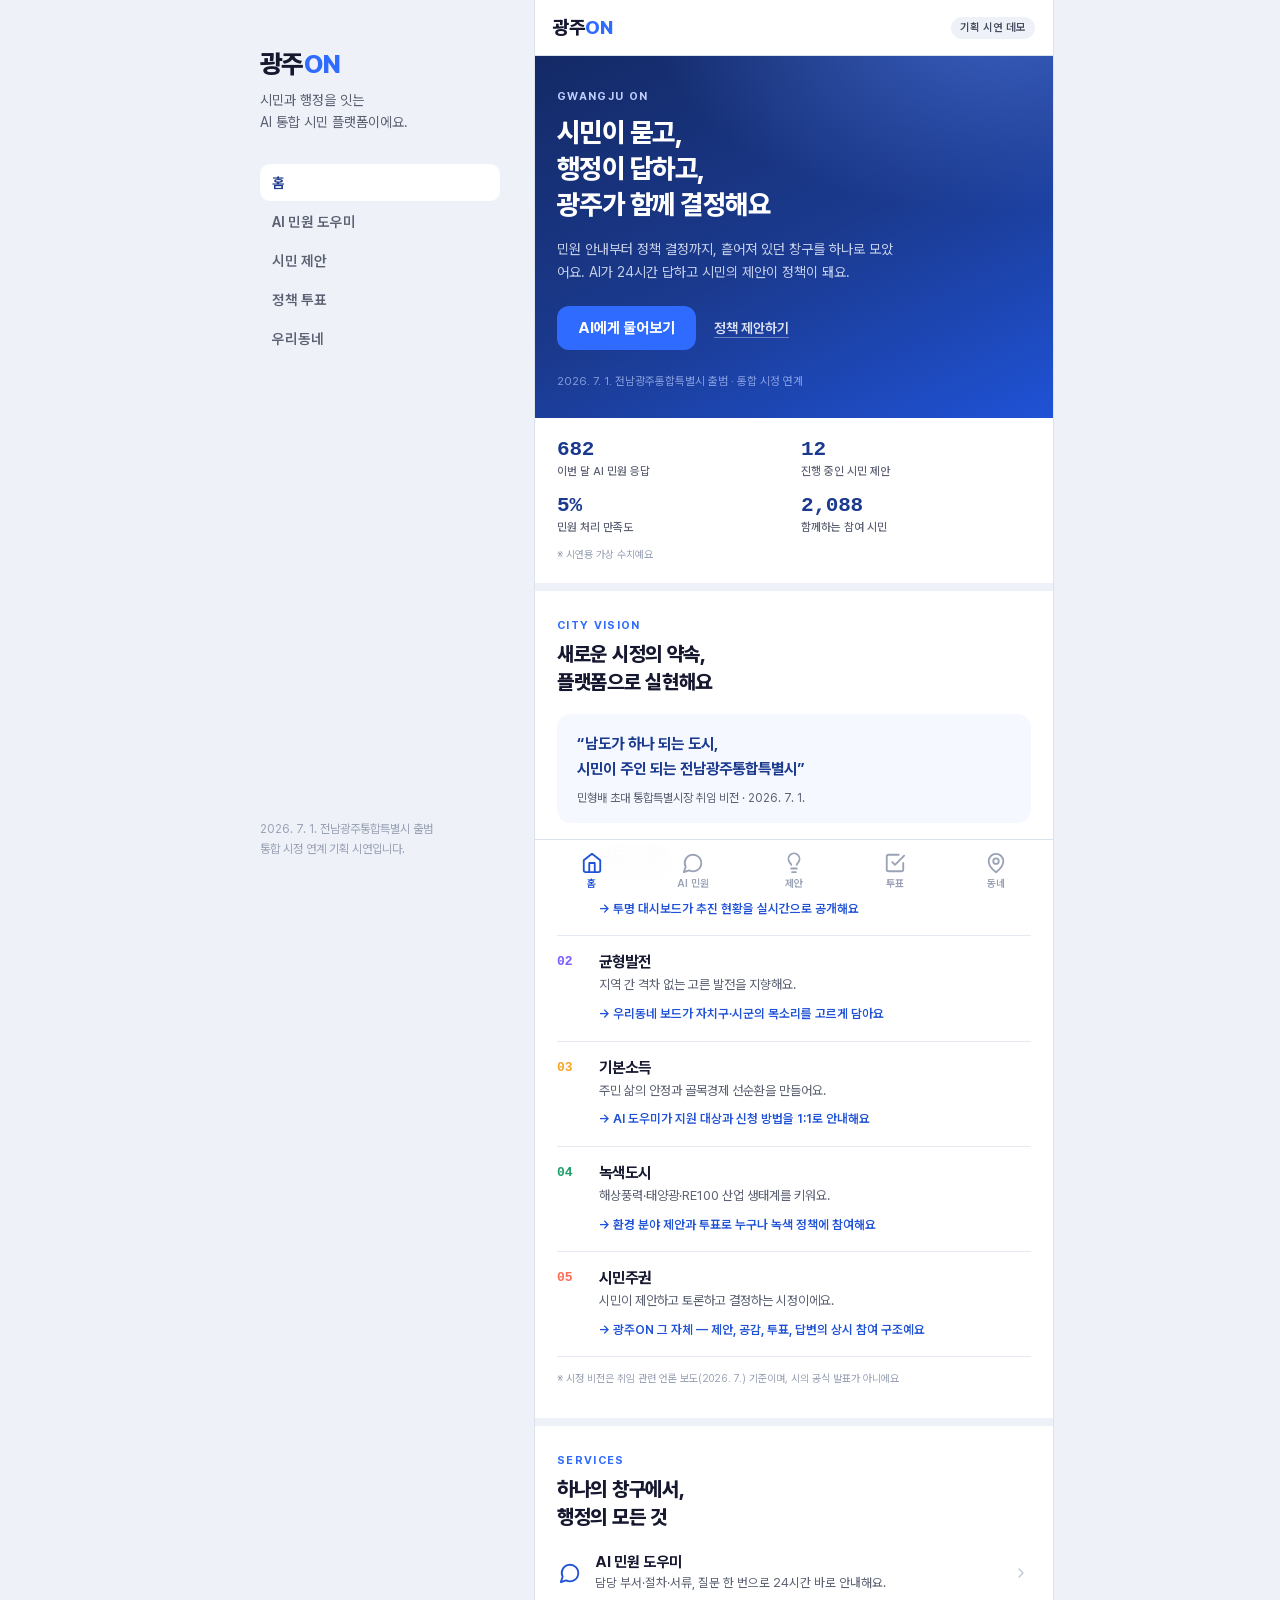
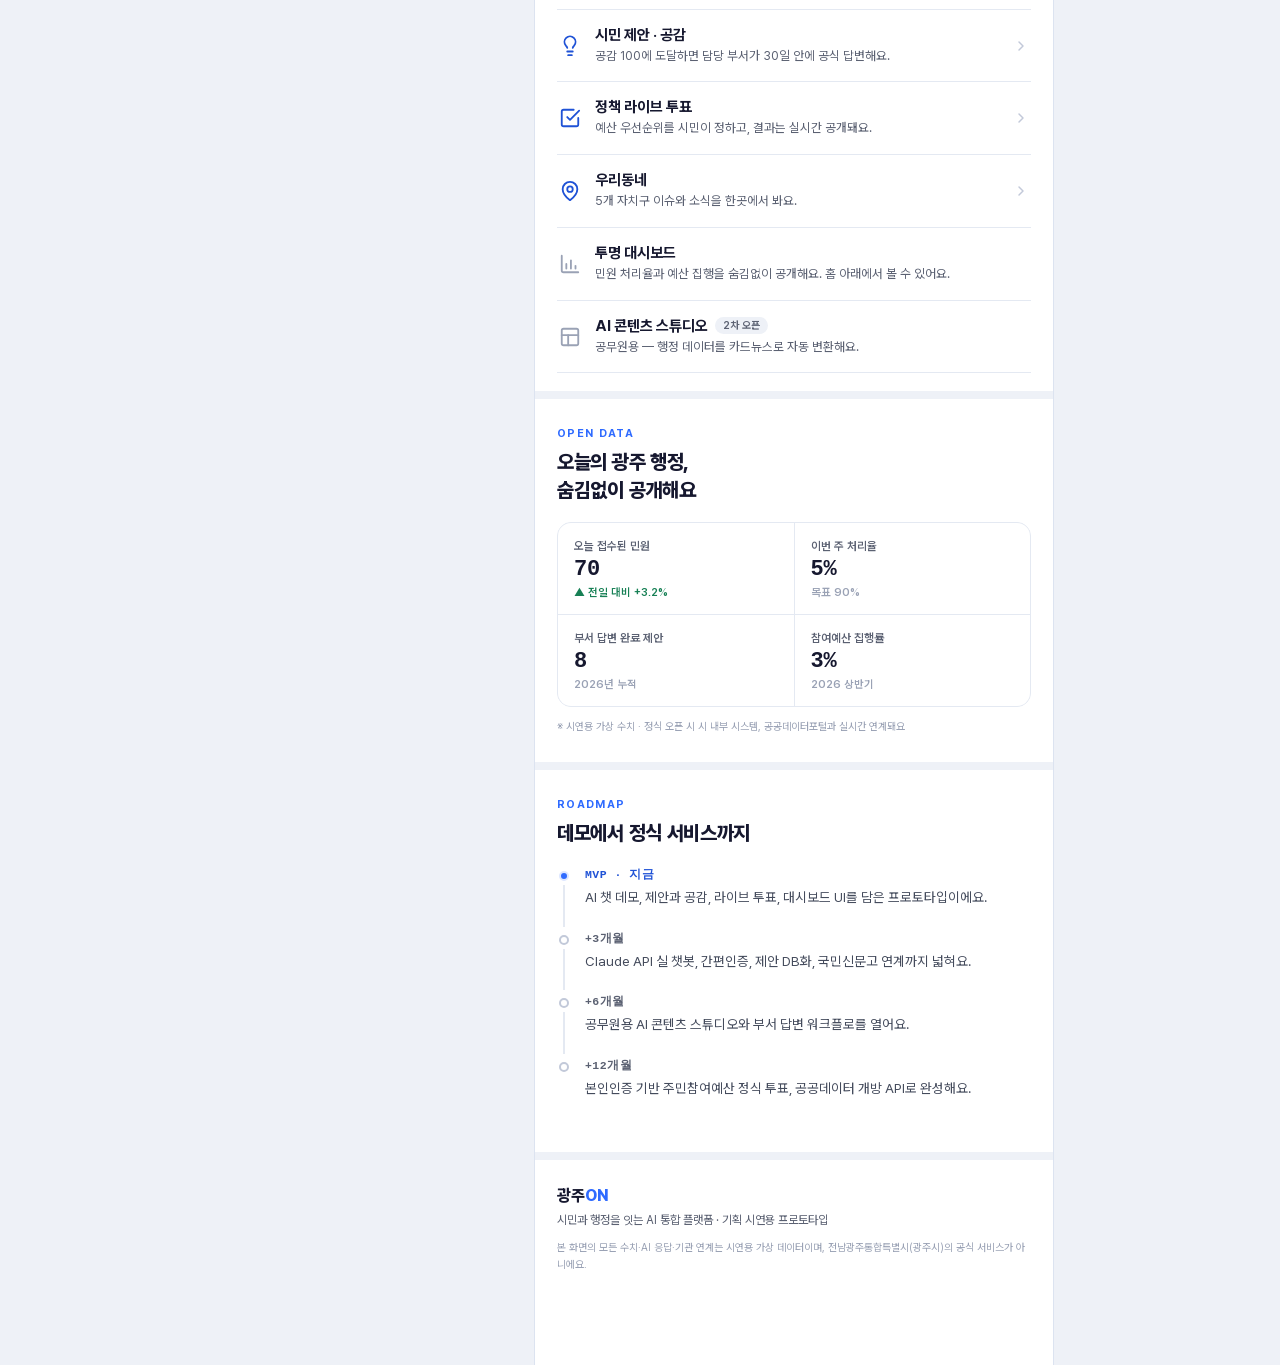
==== index.html @ 2ddc7842 "방문자 자동 연동 활성화: 설정 없이 모든 질문에 AI 답변 - 사이트를 열면 어느 기기든 바로 Claude(Sonnet 5)가 답해요 - 개인 키(연동 설정)를 넣으면 그 키가 " ====
<!DOCTYPE html>
<html lang="ko">
<head>
<meta charset="utf-8">
<meta name="viewport" content="width=device-width, initial-scale=1, viewport-fit=cover">
<title>광주ON · 시민과 행정을 잇는 AI 통합 플랫폼</title>
<meta name="description" content="광주ON — 전남광주통합특별시 시민 참여 플랫폼. AI 민원 도우미, 시민 제안, 정책 투표, 우리동네 소식을 한곳에서. (기획 시연용 프로토타입)">
<style>
/* ============================================================
   LUXROBO / MODI design tokens — used by 광주ON
   (extracted from the design system: colors / effects / type)
   ============================================================ */
@font-face {
  font-family: "Pretendard Variable";
  font-weight: 45 920;
  font-style: normal;
  font-display: swap;
  src: url([data-uri]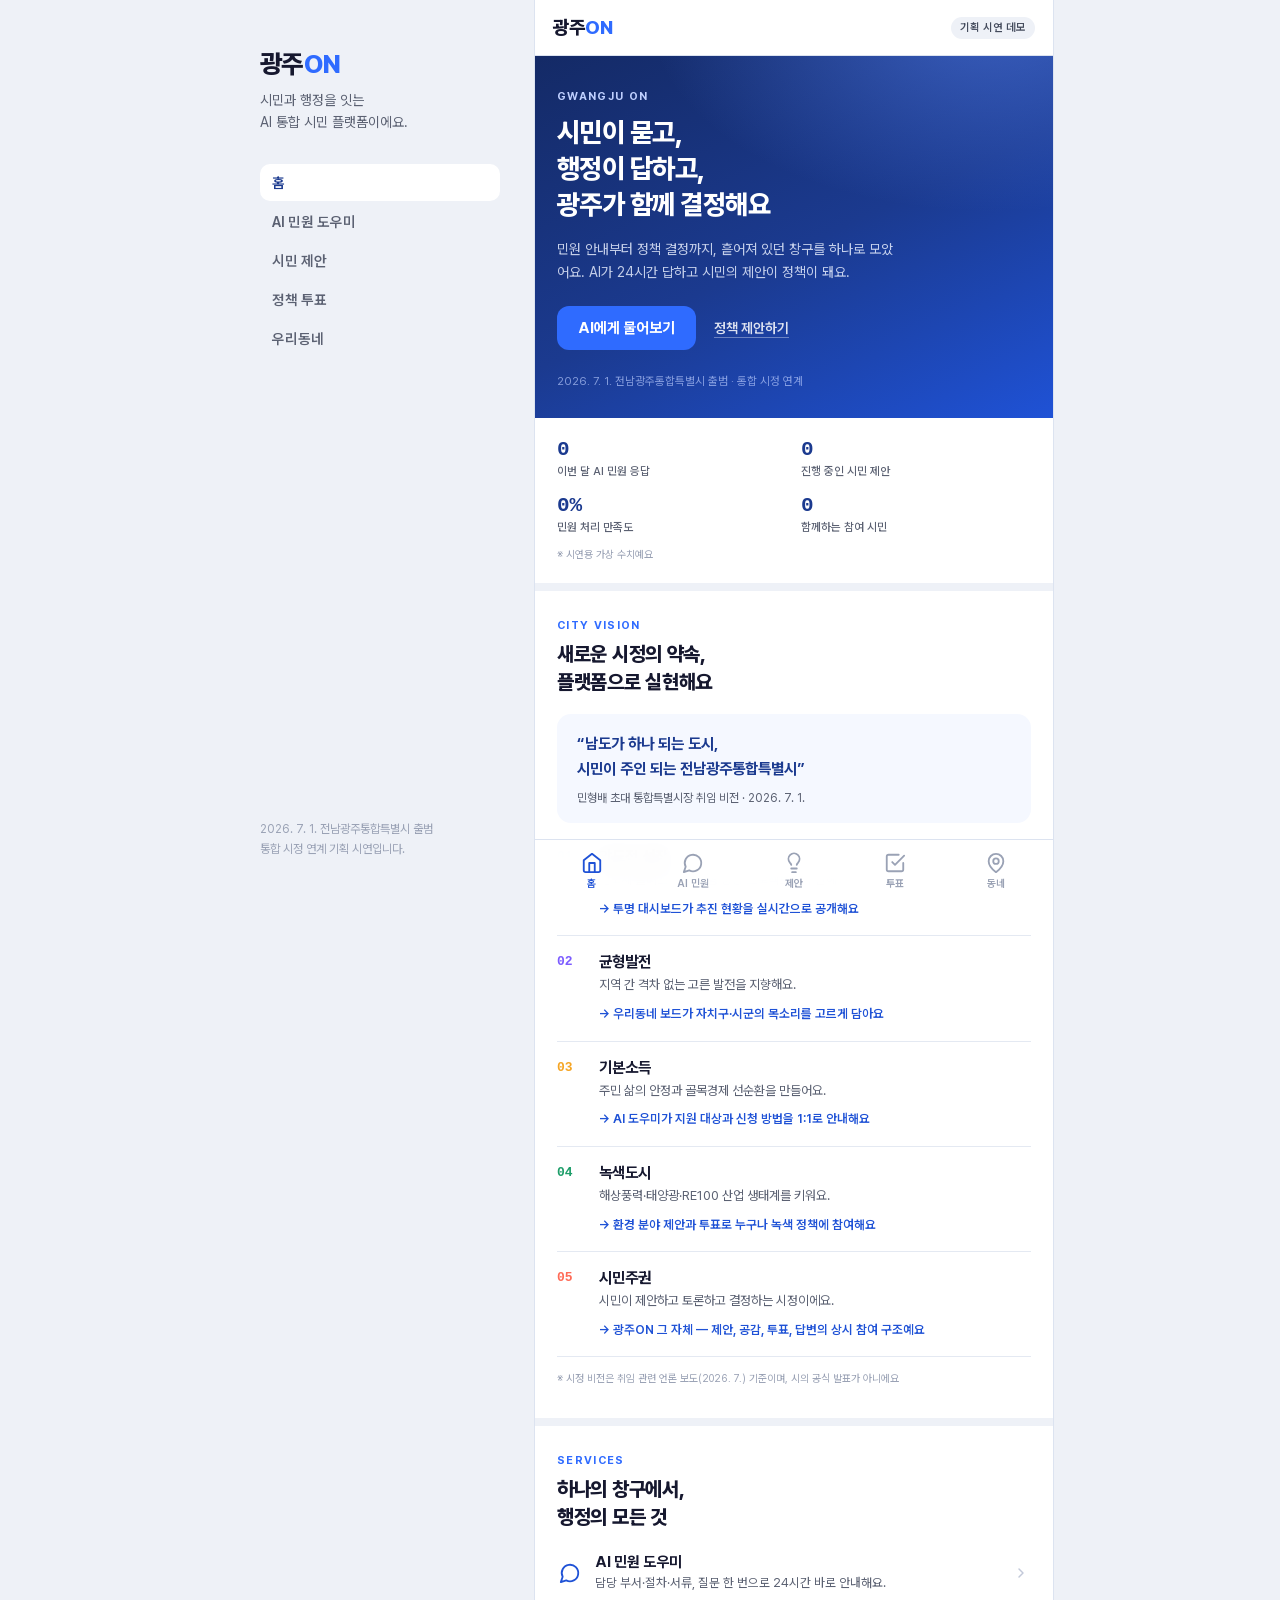
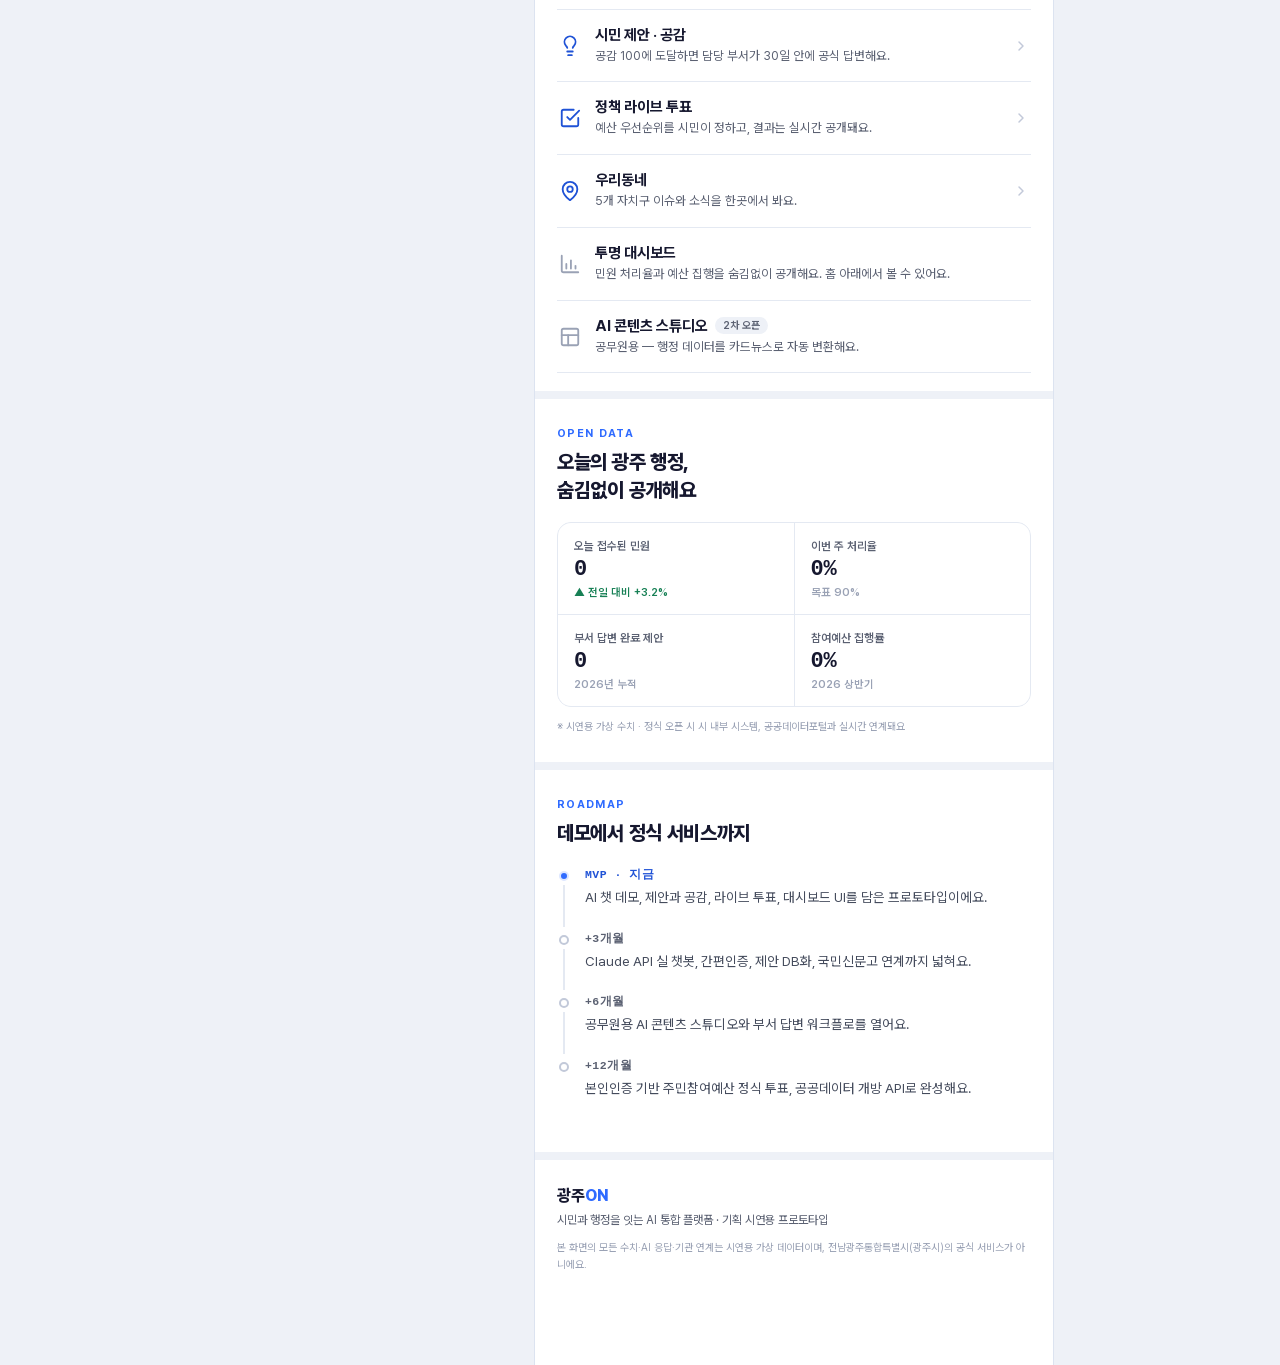
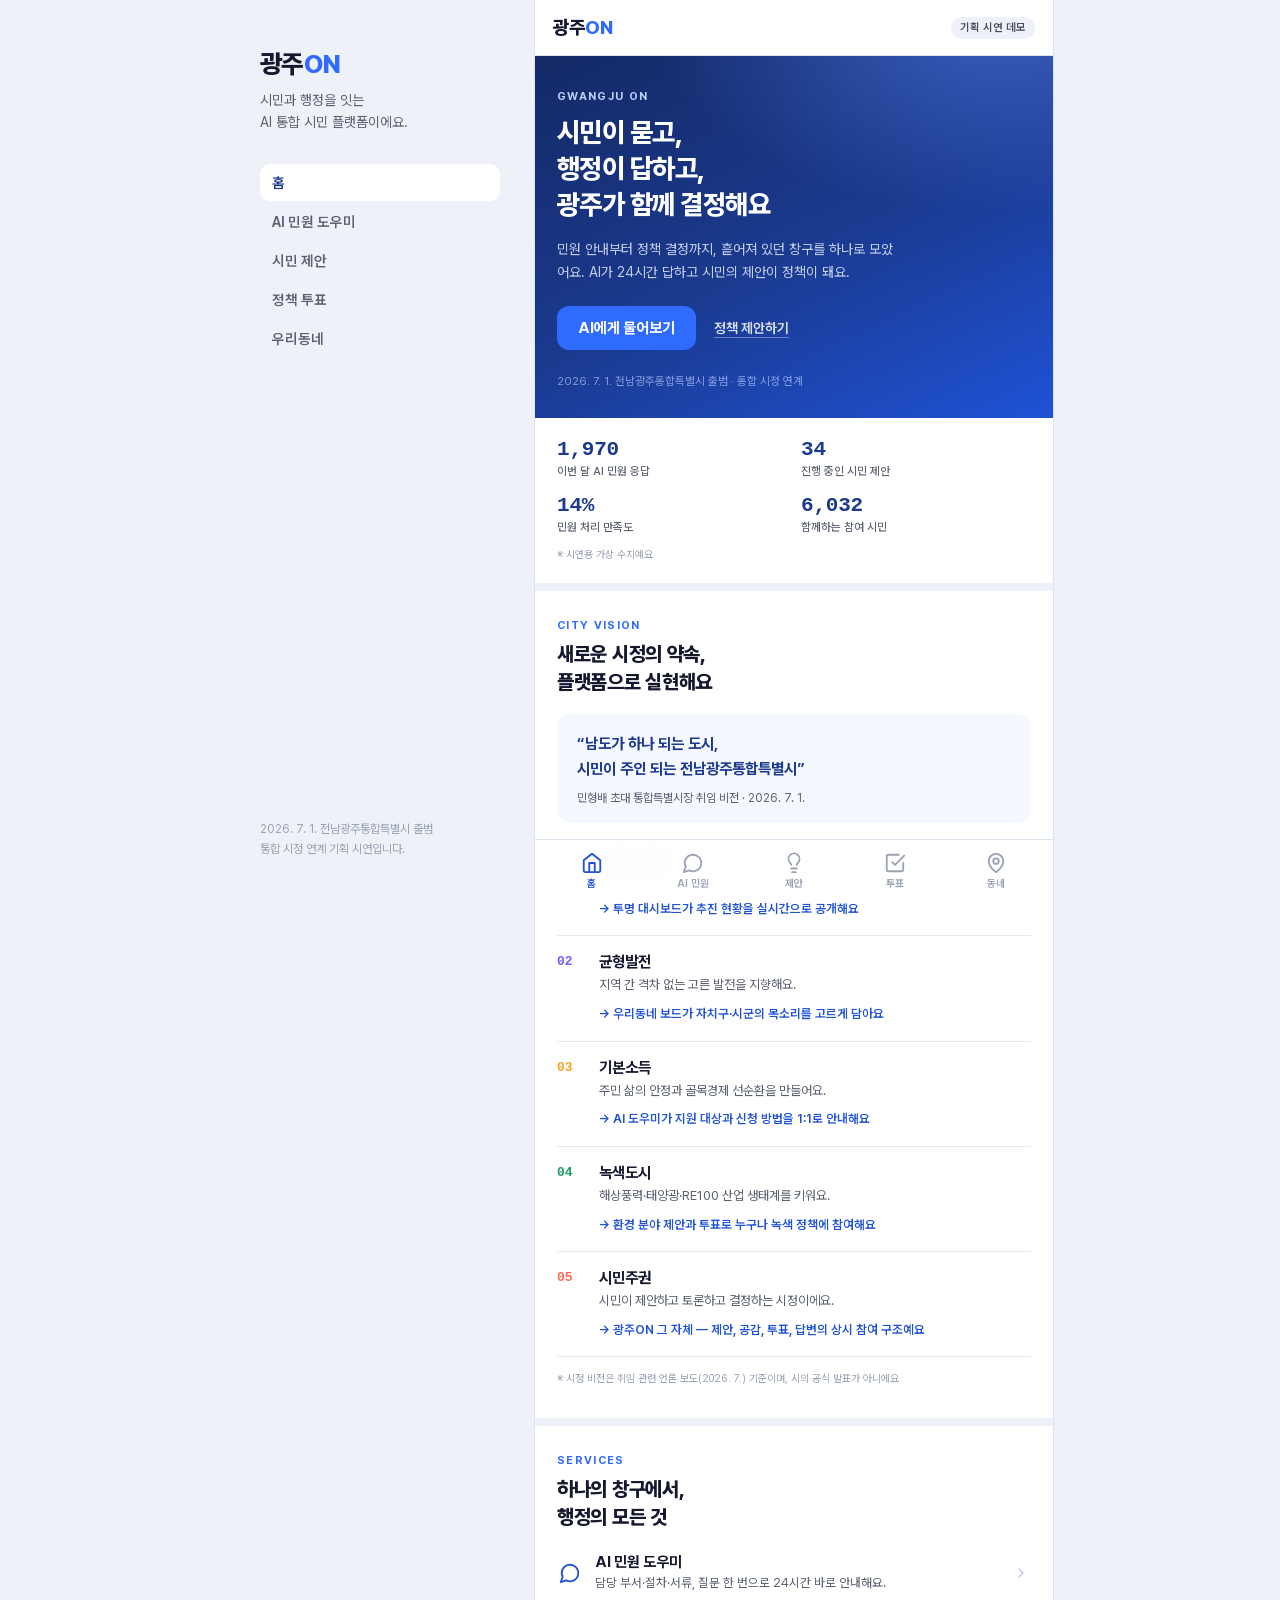
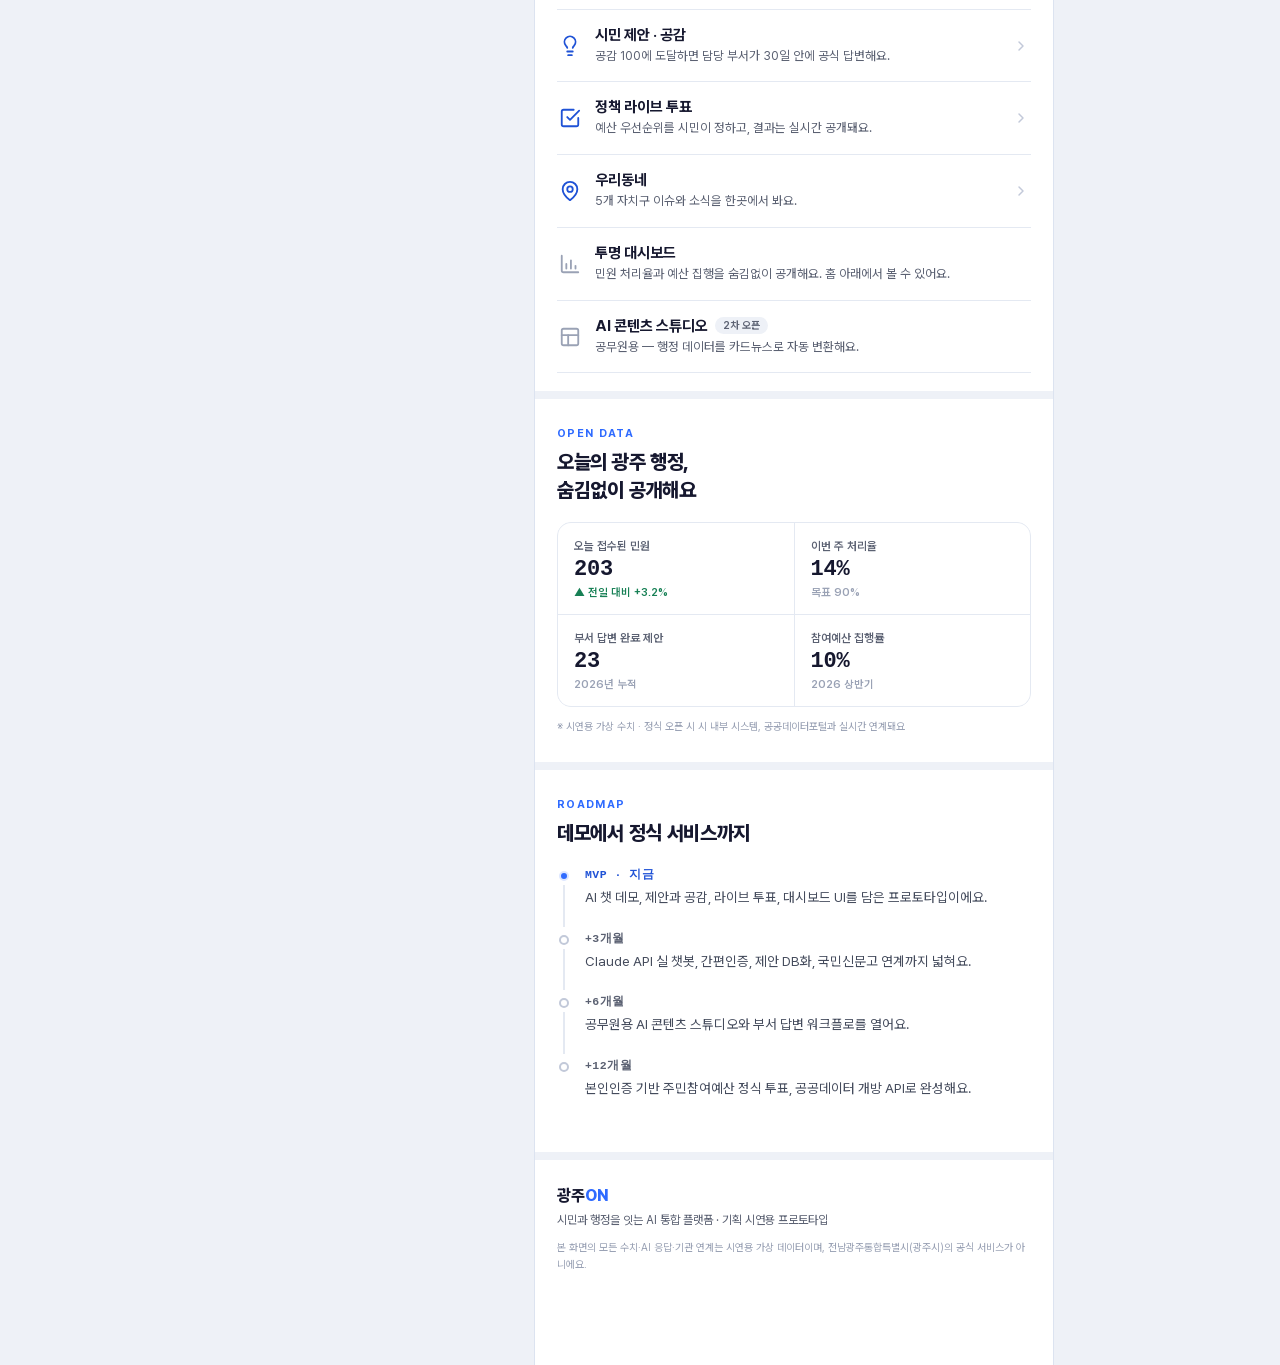
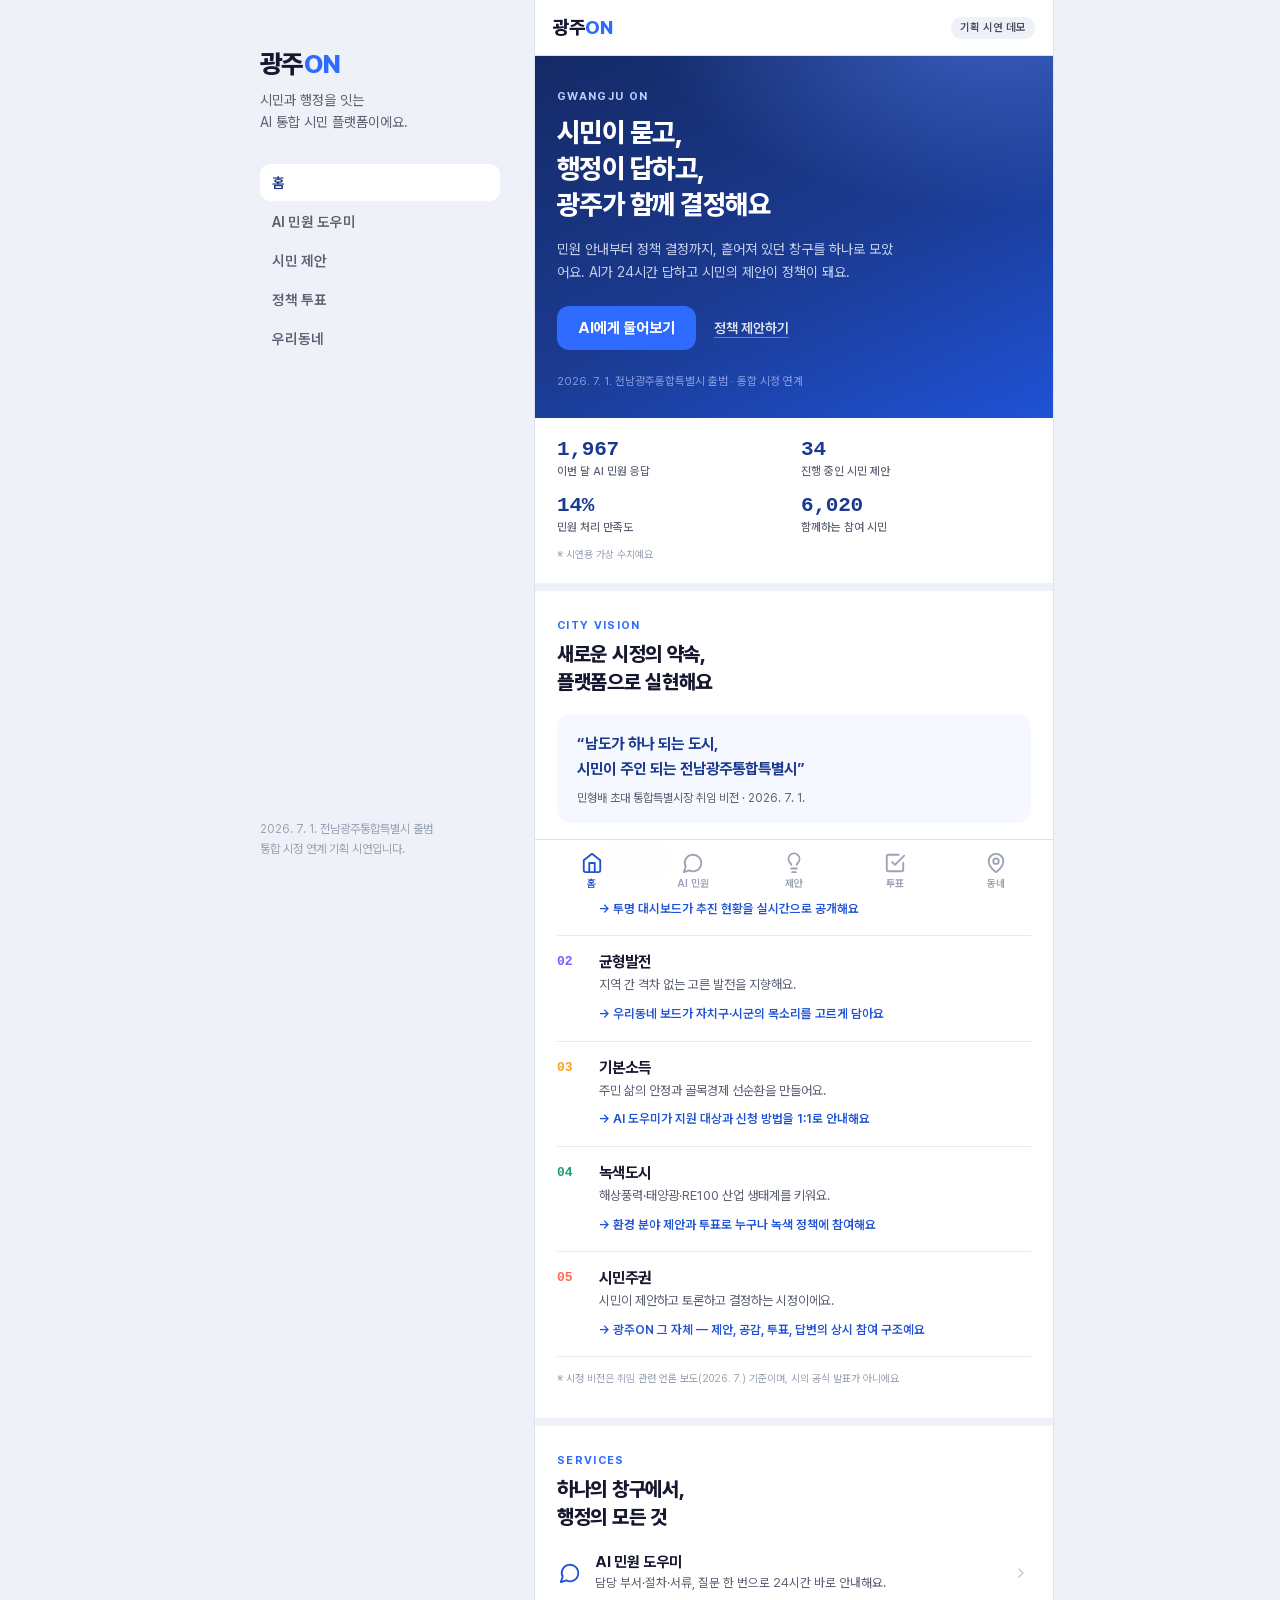
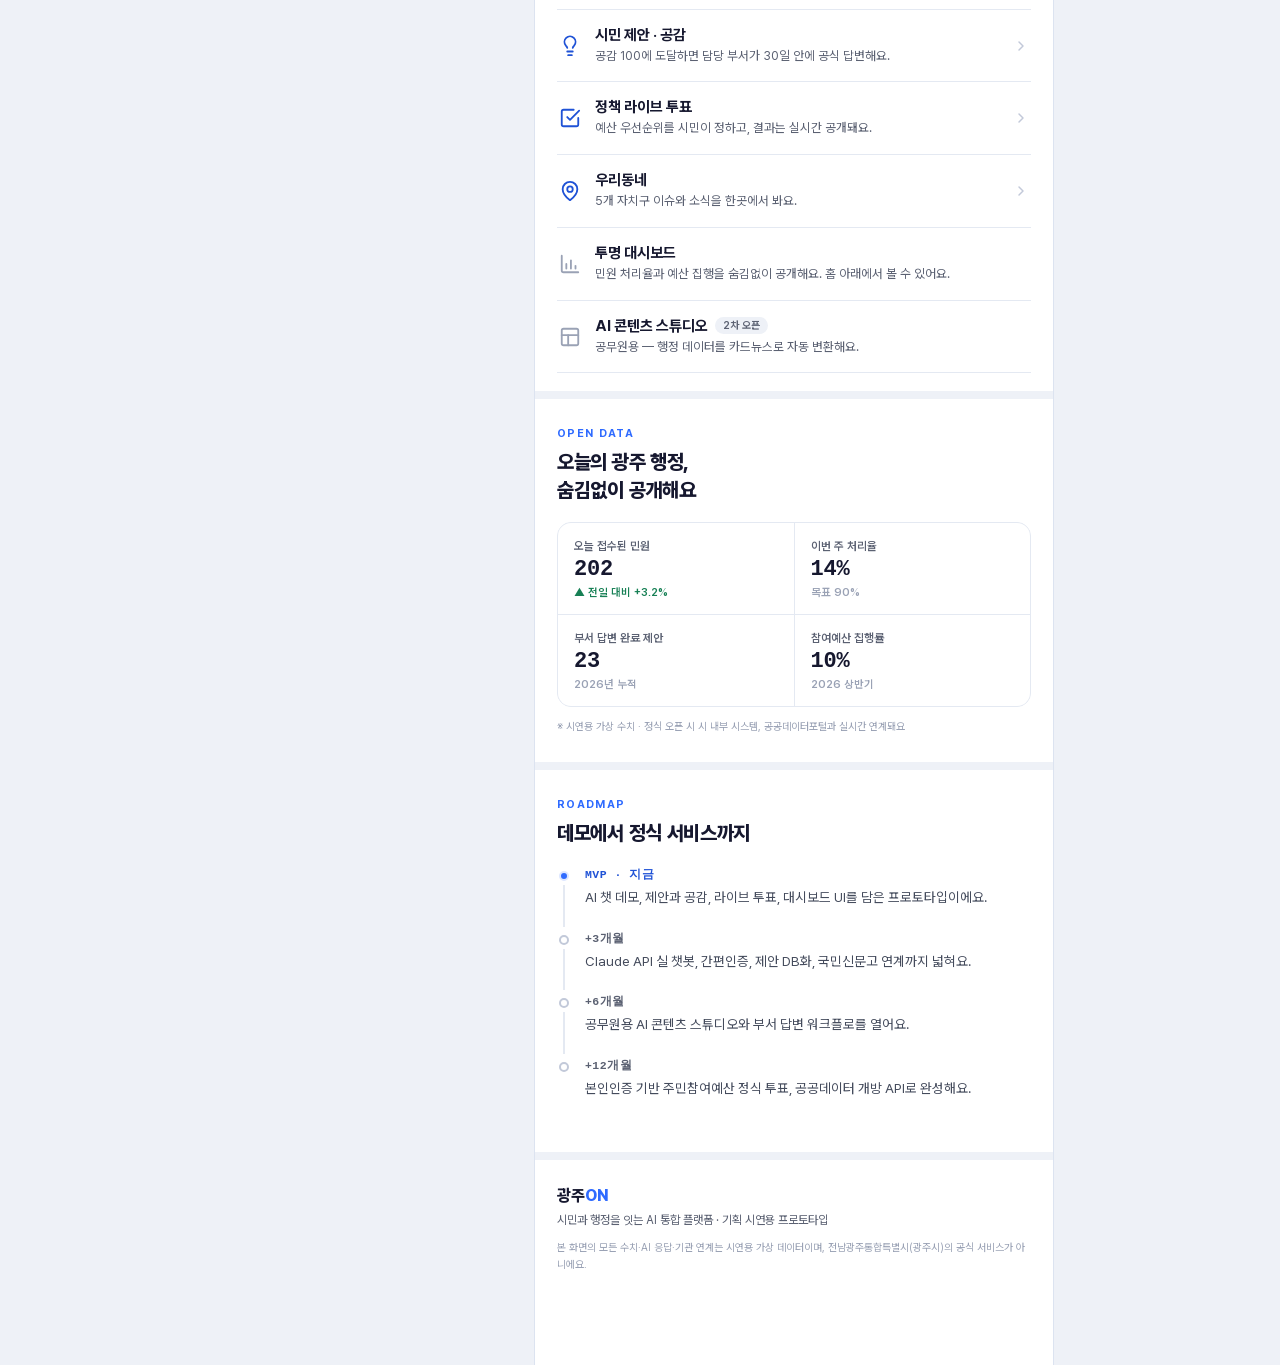
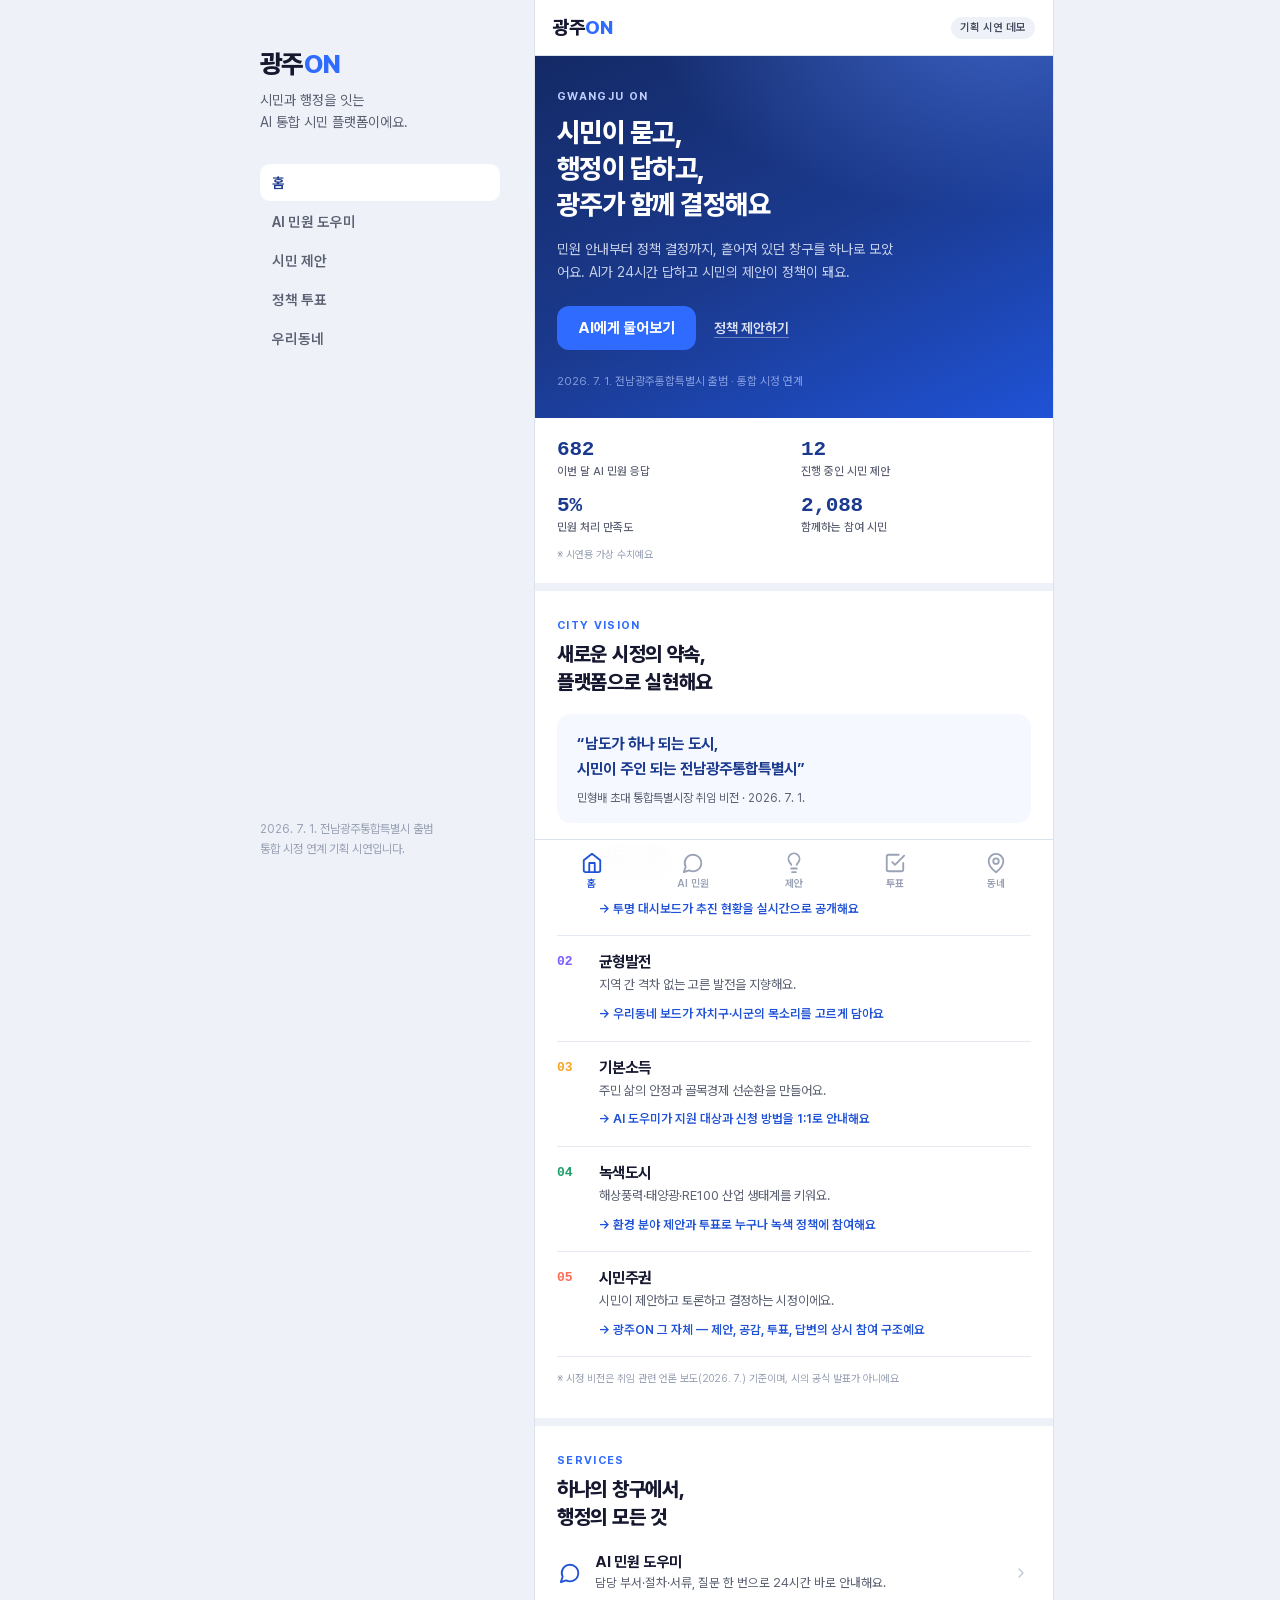
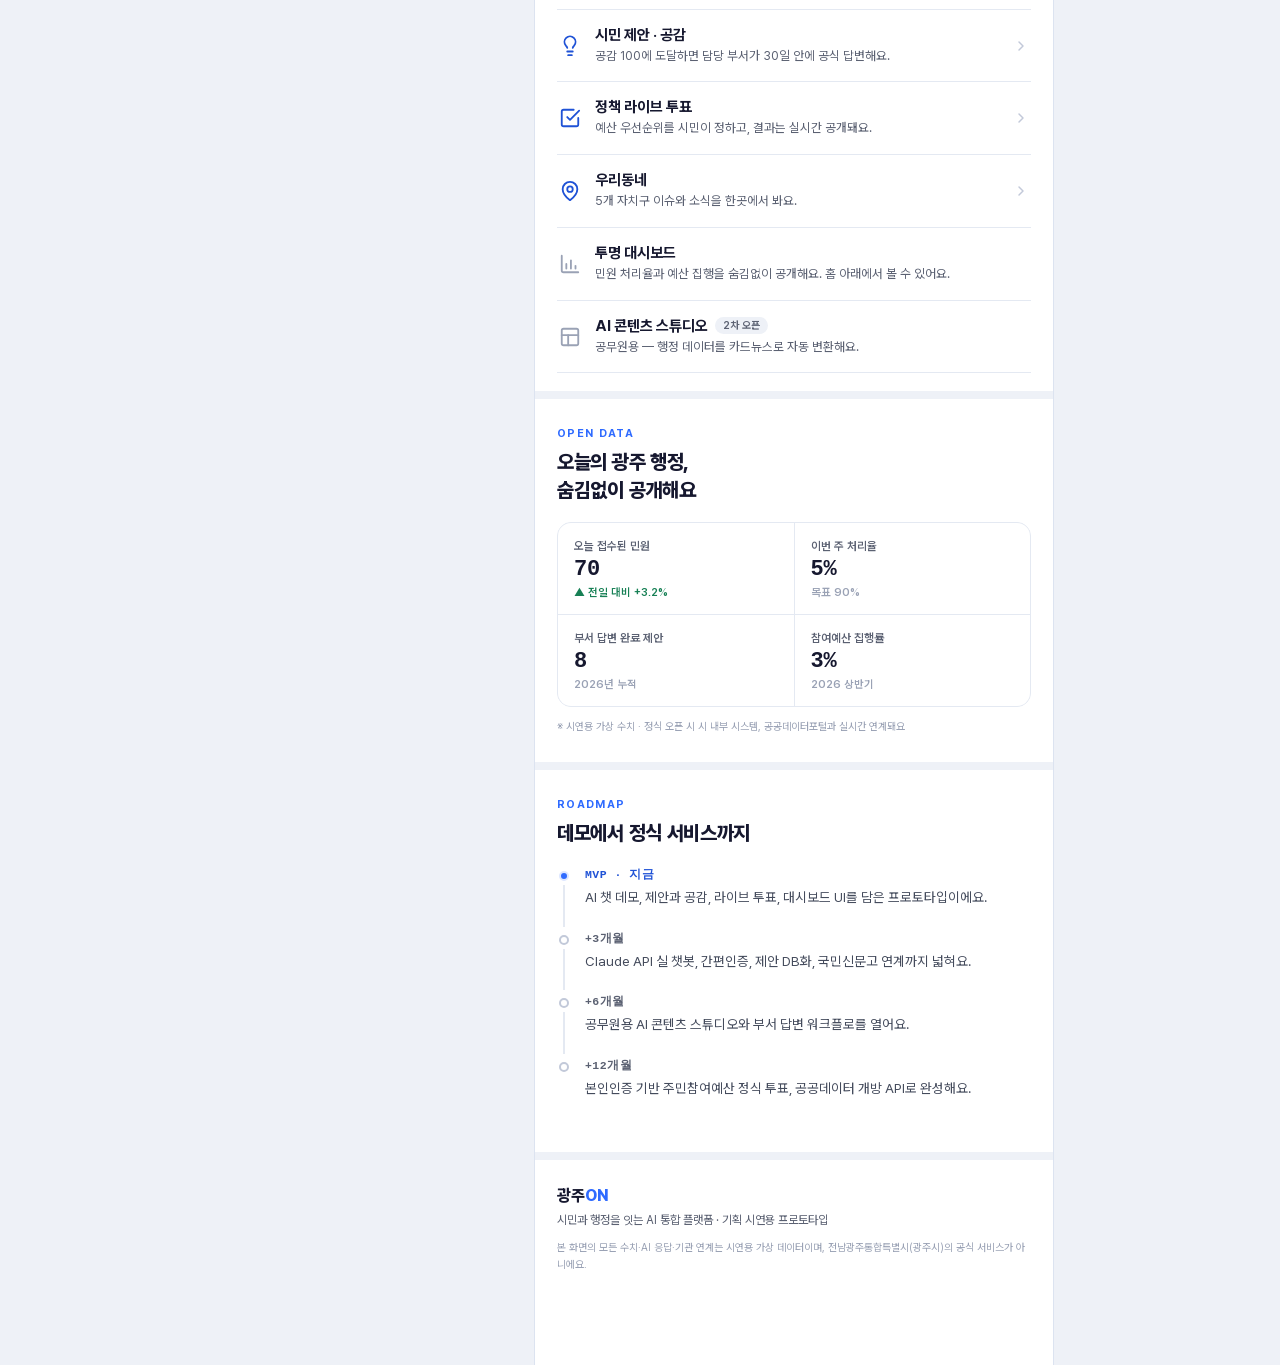
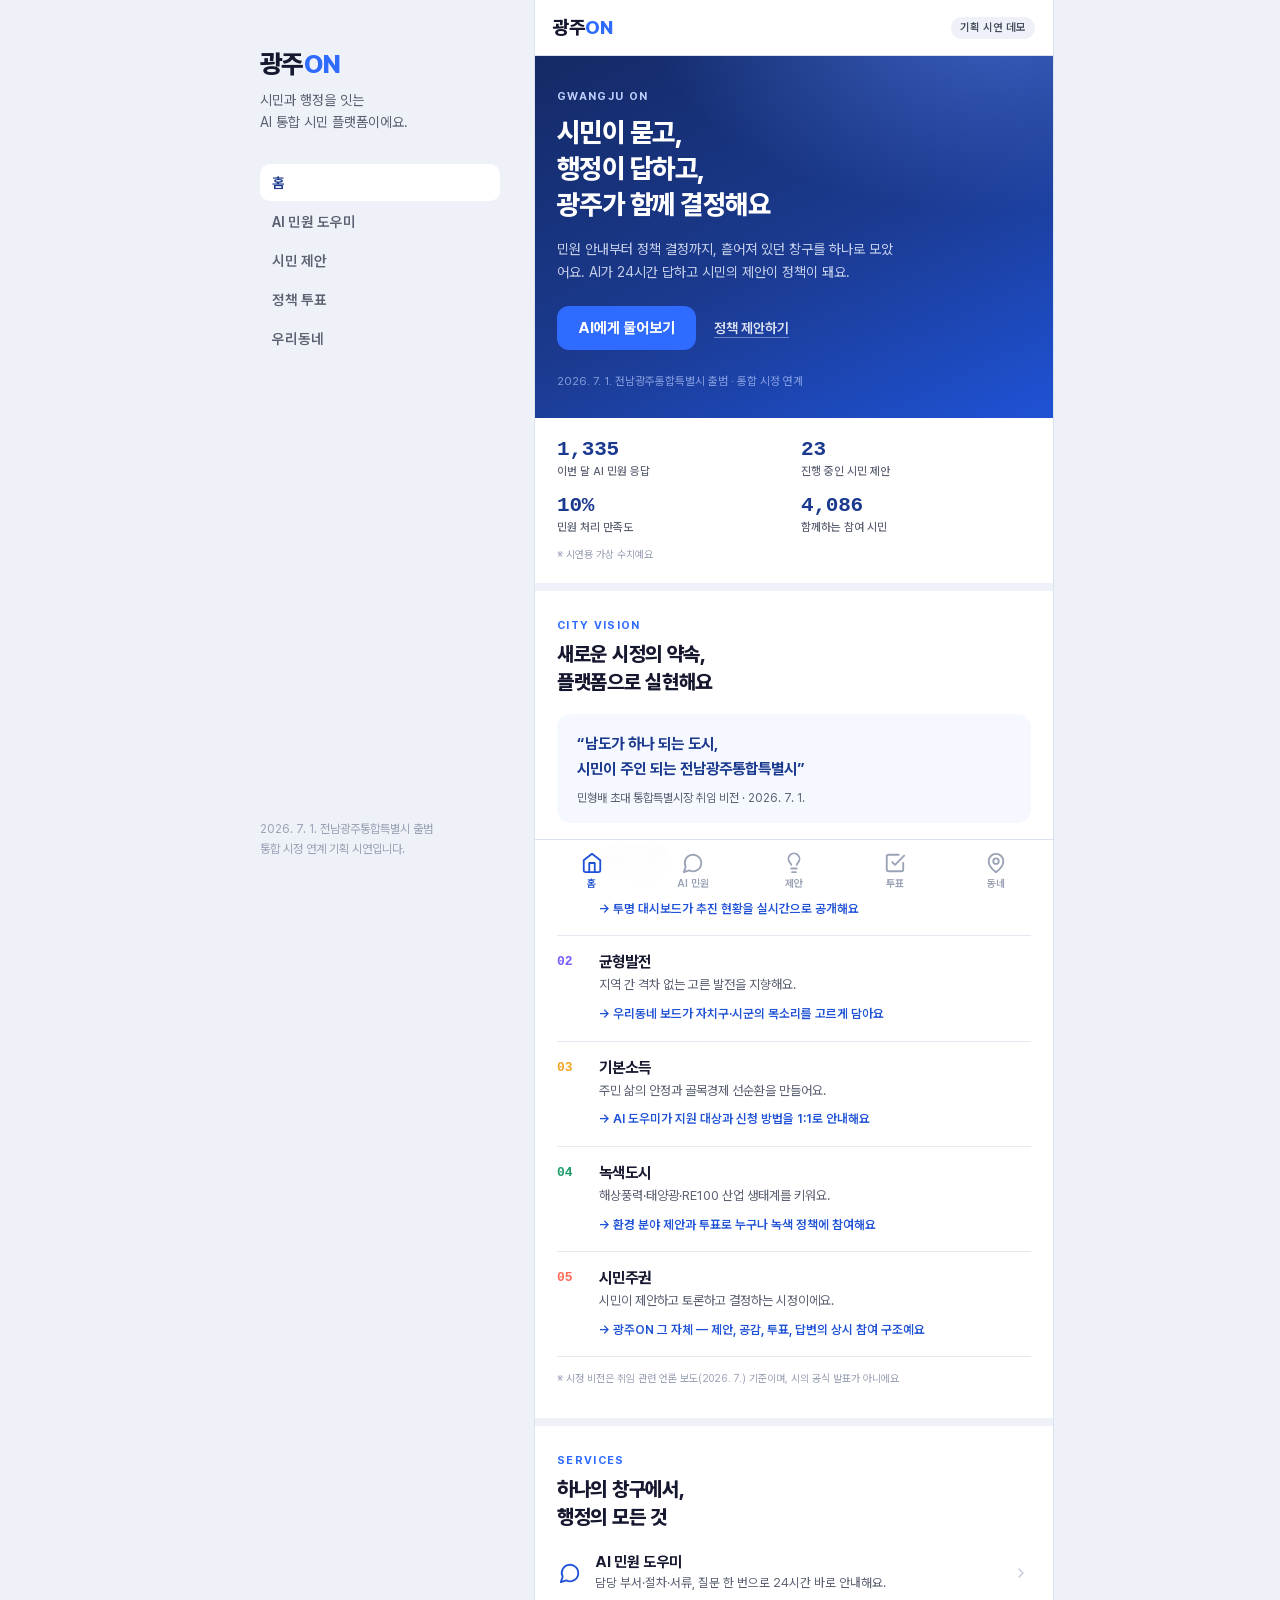
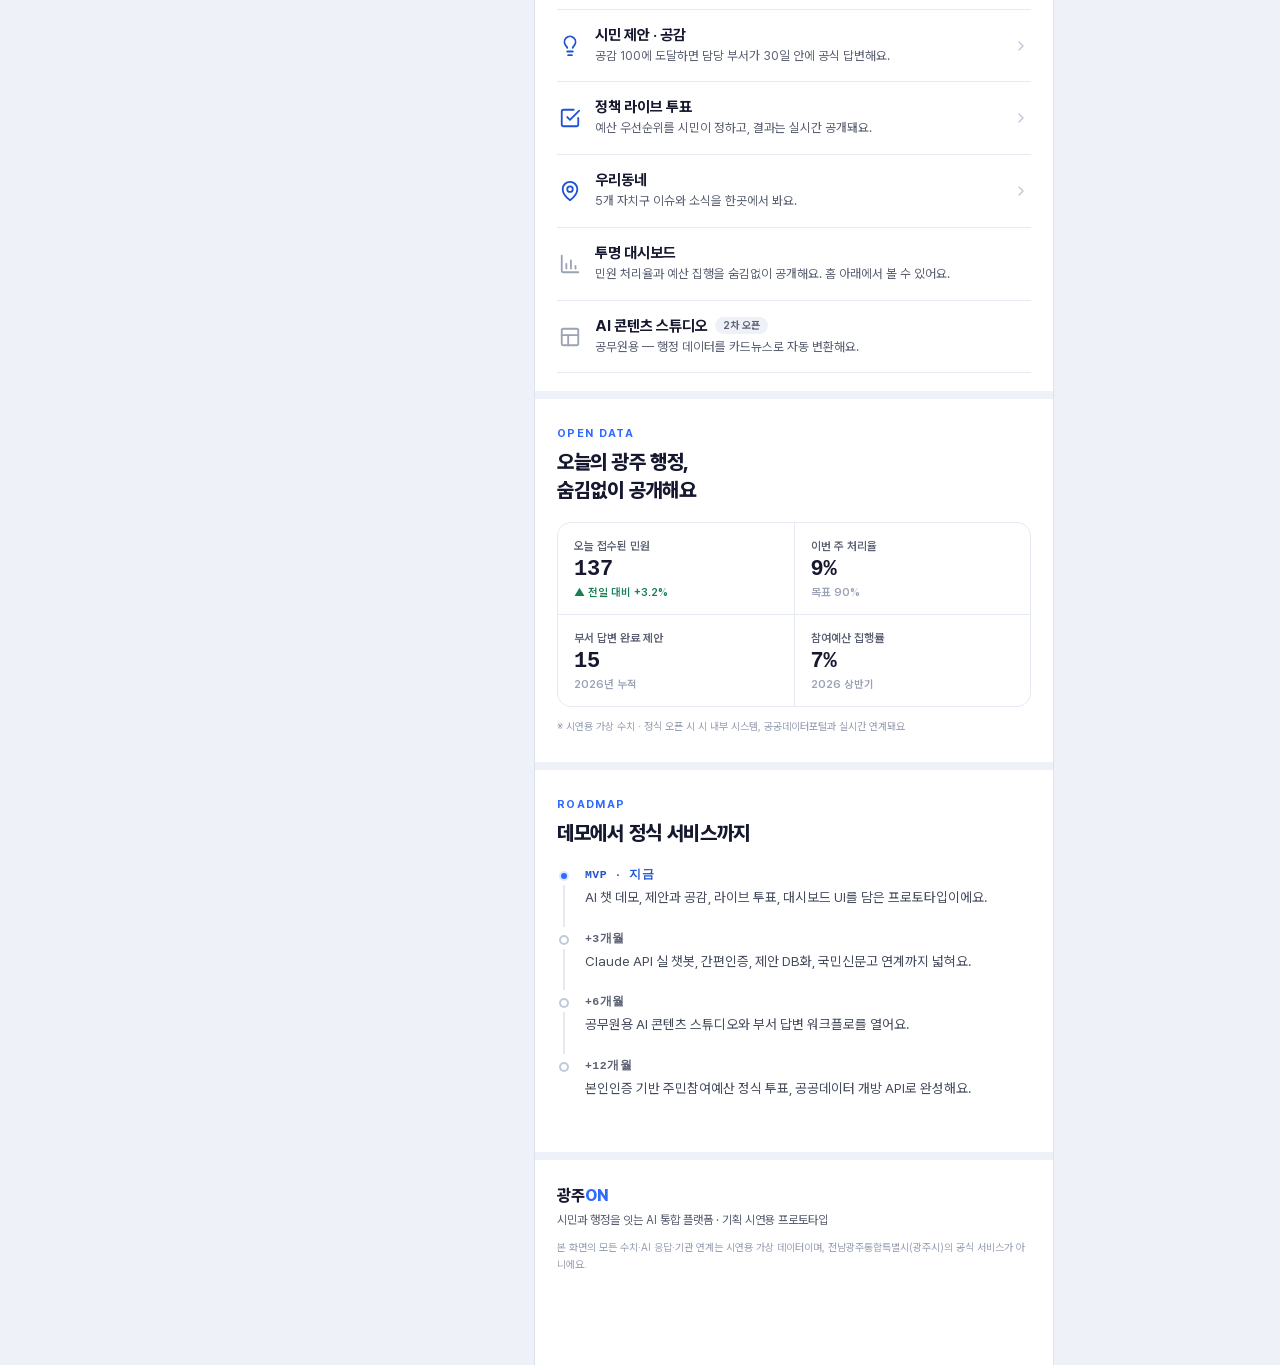
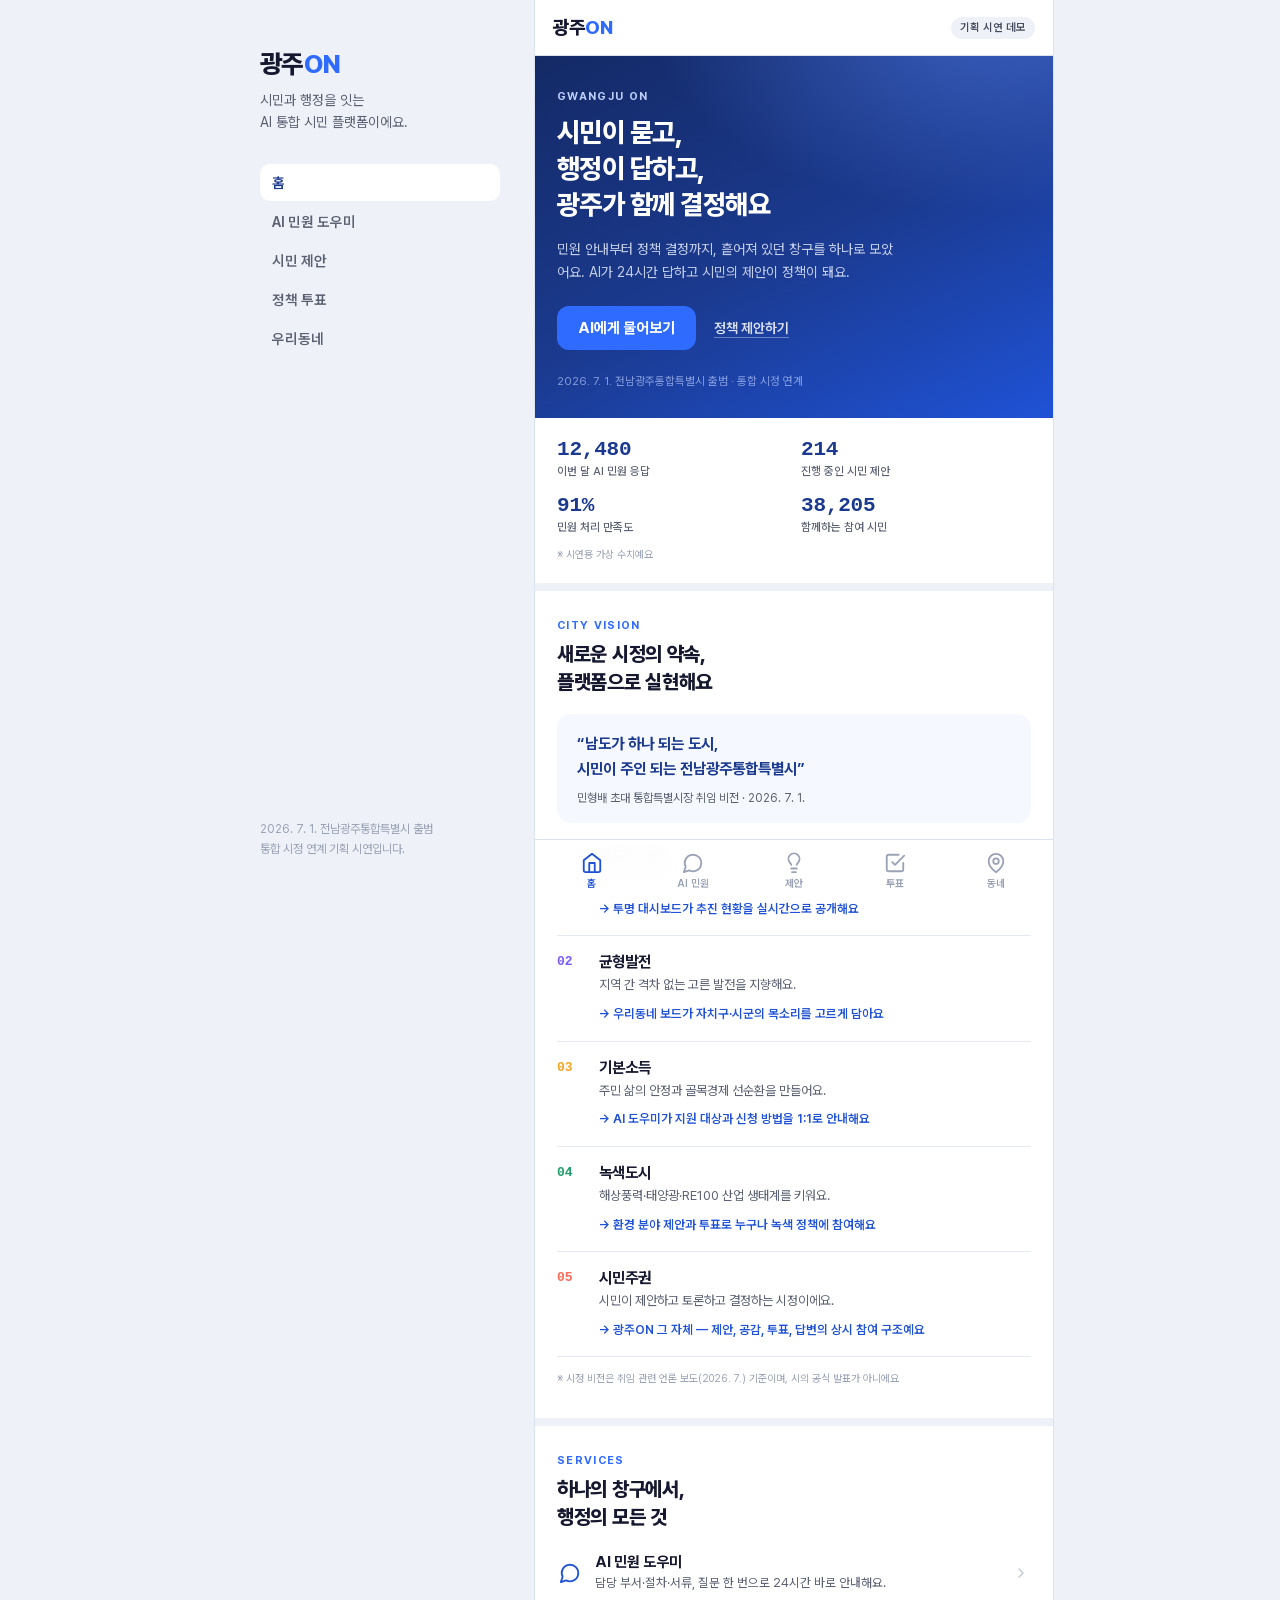
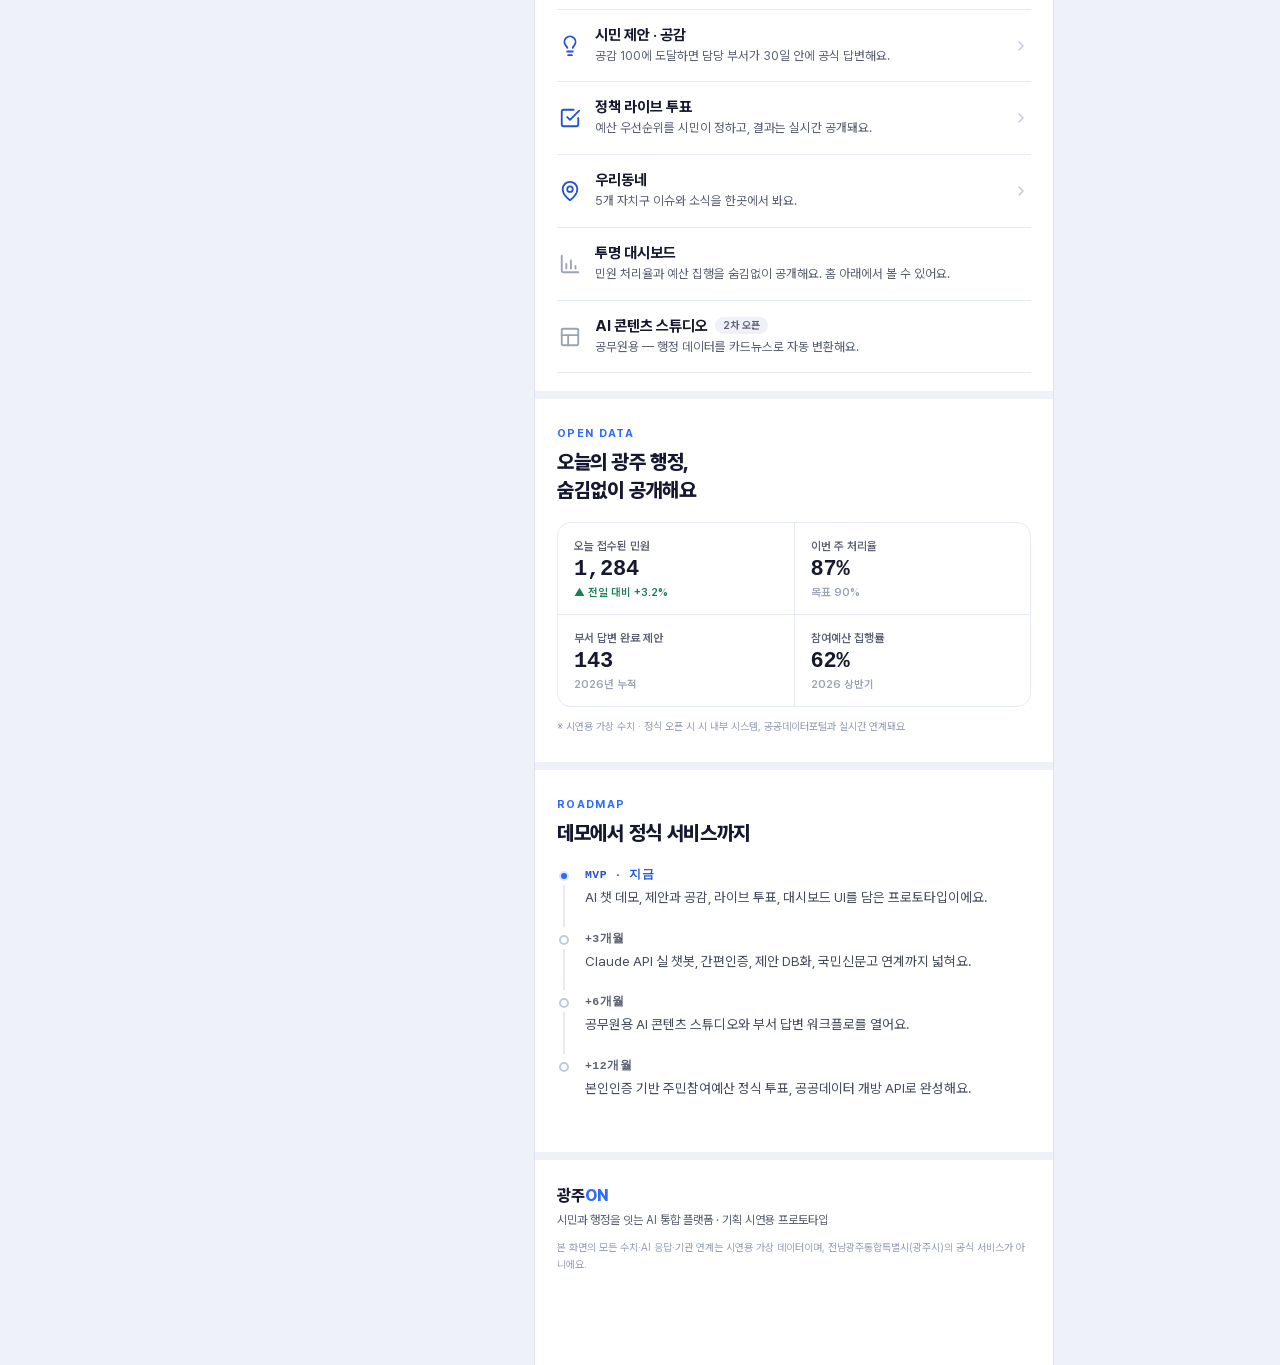
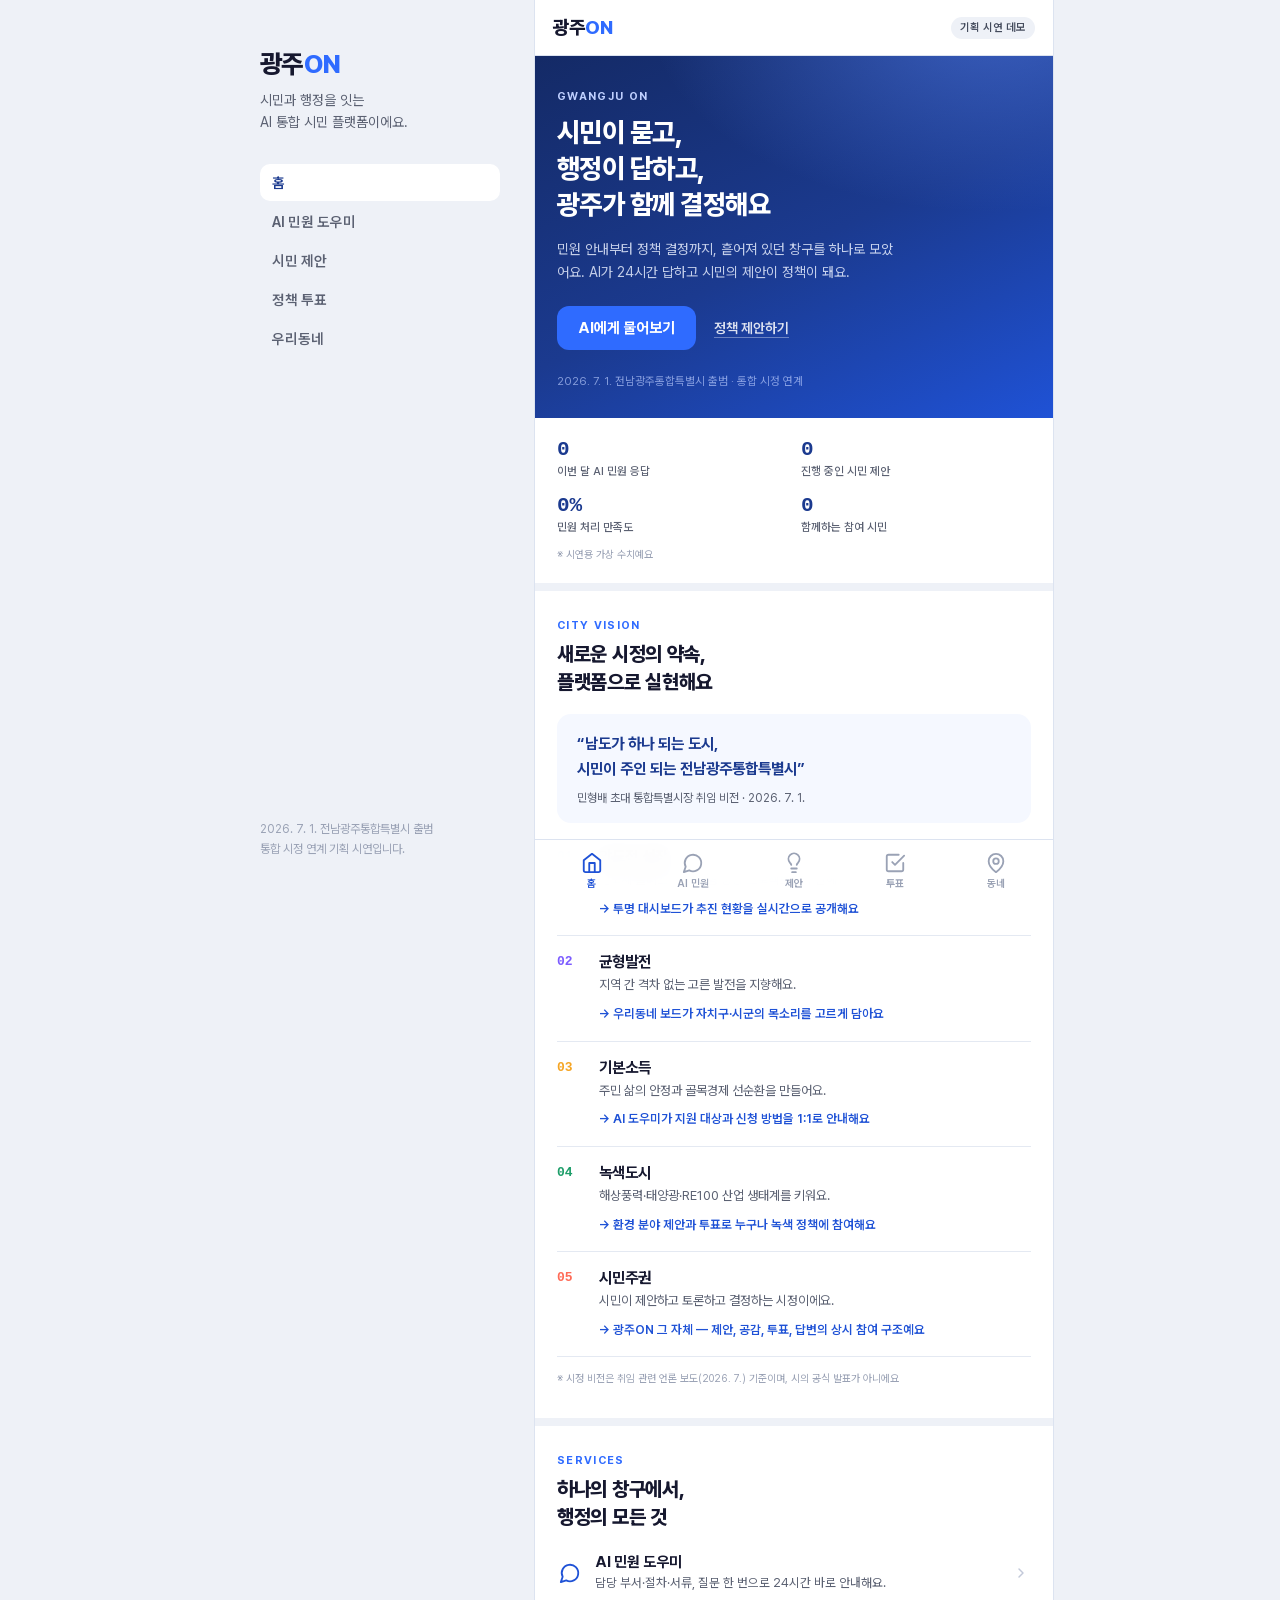
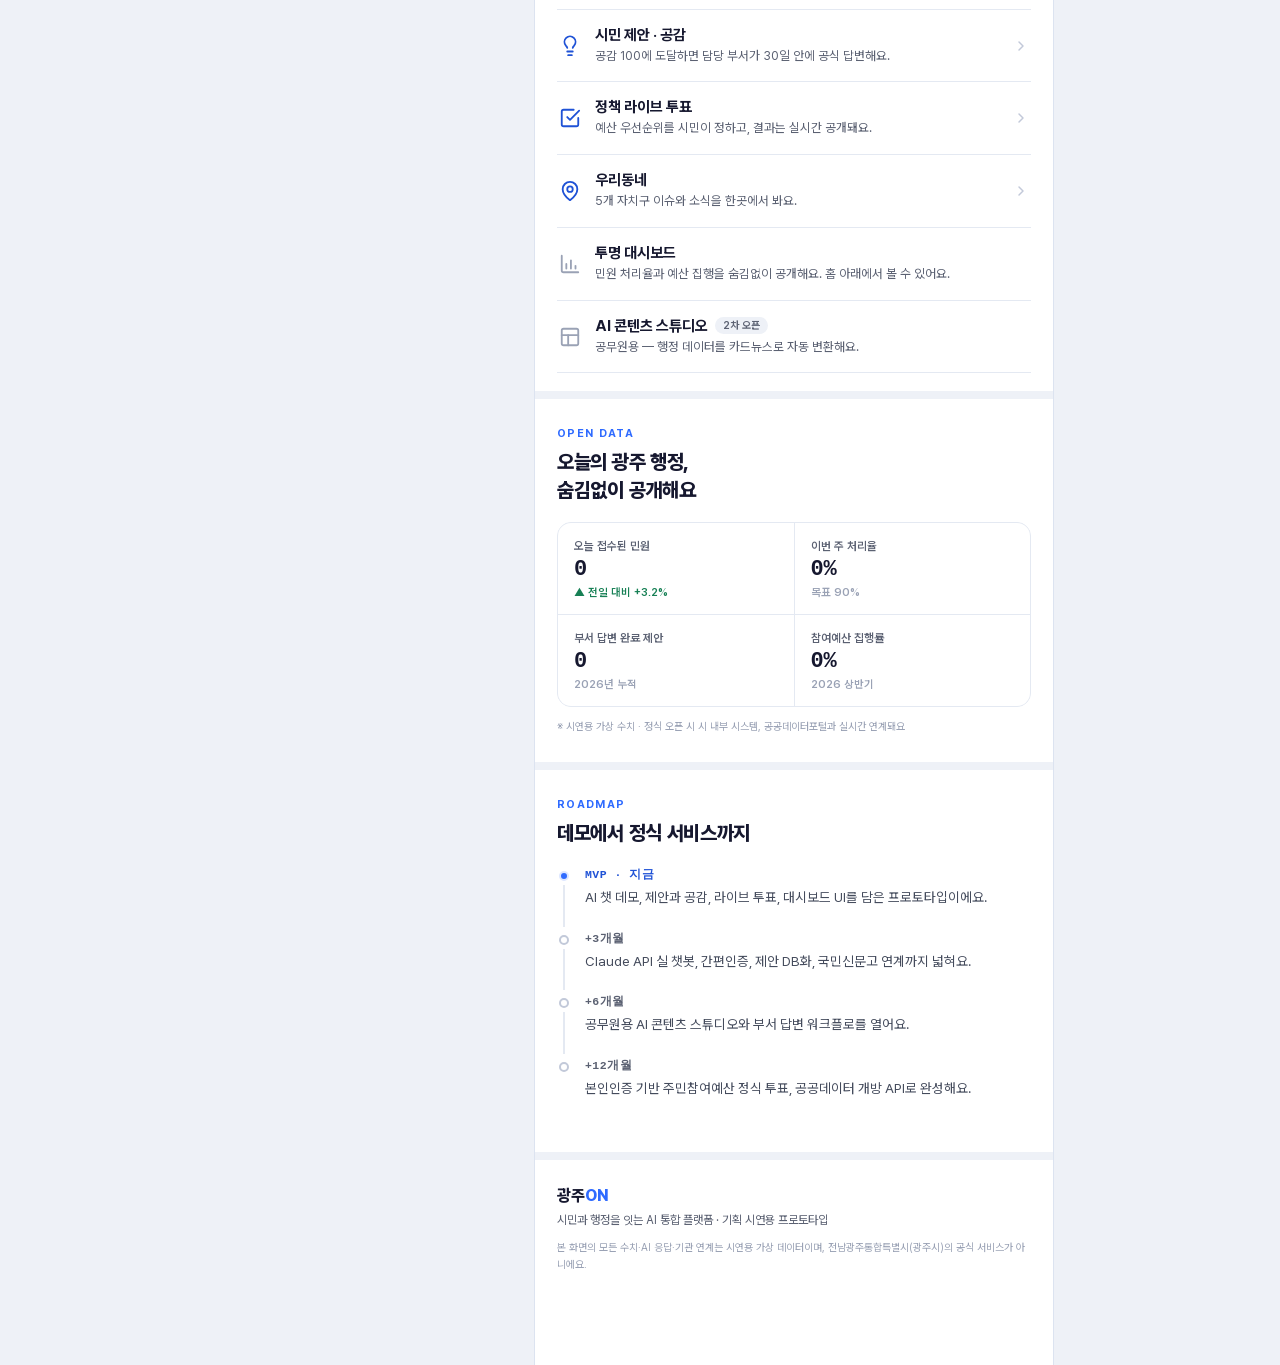
